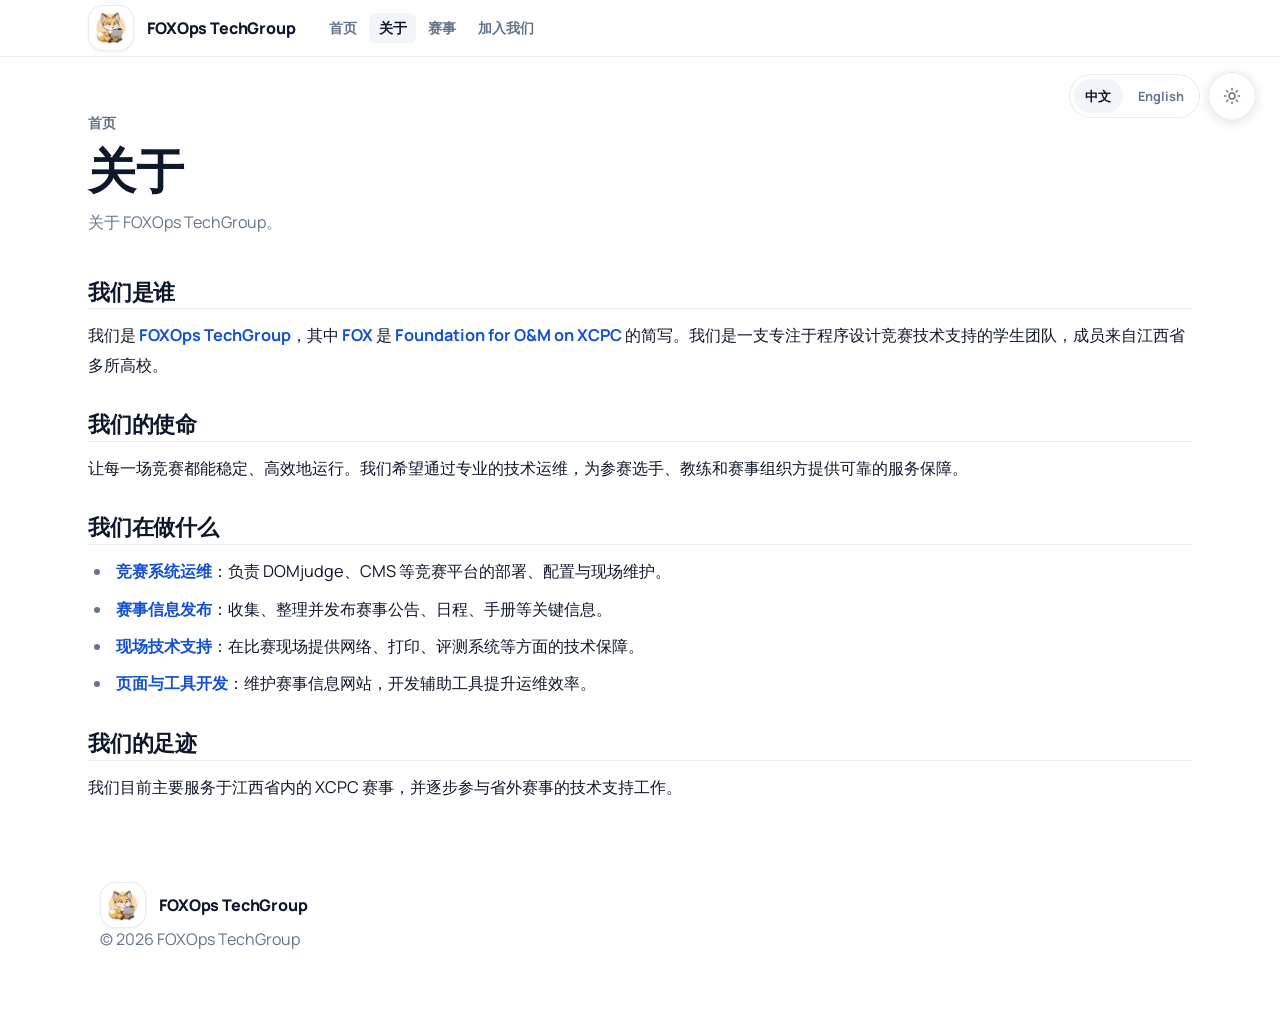
==== about/index.html @ 629e426d "deploy: FOXOps-TechGroup/website@697dd7273a5ef68683cb6f23ec2342d76d8cfb73" ====
<!DOCTYPE html><html lang="zh-CN" data-locale="zh"> <head><meta charset="utf-8"><meta name="viewport" content="width=device-width, initial-scale=1"><meta name="description" content="FOXOps TechGroup 致力于江西省内外 XCPC 竞赛的技术运维，并主要为江西省内赛事提供技术支持。"><meta name="generator" content="Astro v5.18.1"><meta name="theme-color" content="#ffffff"><script>
      (() => {
        const t = localStorage.getItem("theme");
        if (t === "dark") document.documentElement.classList.add("dark");
        const saved = localStorage.getItem("portal-locale");
        const locale = saved === "en" ? "en" : "zh";
        document.documentElement.dataset.locale = locale;
        document.documentElement.lang = locale === "en" ? "en" : "zh-CN";
      })();
    </script><link rel="icon" href="/favicon.ico"><link rel="preconnect" href="https://fonts.googleapis.com"><link rel="preconnect" href="https://fonts.gstatic.com" crossorigin="anonymous"><link href="https://fonts.googleapis.com/css2?family=Manrope:wght@400;500;600;700;800&display=swap" rel="stylesheet"><title>FOXOps TechGroup</title><style>.page-head[data-astro-cid-x4l5tyy5]{display:grid;gap:.65rem;margin-bottom:1rem}.page-back[data-astro-cid-x4l5tyy5]{width:fit-content;color:var(--muted-foreground);font-size:.9rem;font-weight:700}.page-head[data-astro-cid-x4l5tyy5] h1[data-astro-cid-x4l5tyy5]{margin:0;font-size:clamp(2rem,4vw,3rem);line-height:1.12;letter-spacing:-.01em}.page-description[data-astro-cid-x4l5tyy5]{max-width:62ch;color:var(--muted-foreground);line-height:1.75}.page-content[data-astro-cid-x4l5tyy5]{padding:1.75rem 0}.page-content[data-astro-cid-x4l5tyy5] h2{margin:2rem 0 .75rem;font-size:1.35rem;font-weight:700;letter-spacing:-.01em;padding-bottom:.35rem;border-bottom:1px solid var(--border)}.page-content[data-astro-cid-x4l5tyy5] h2:first-child{margin-top:0}.page-content[data-astro-cid-x4l5tyy5] p,.page-content[data-astro-cid-x4l5tyy5] li{color:var(--foreground);line-height:1.8;font-size:1.02rem}.page-content[data-astro-cid-x4l5tyy5] ul{margin:.75rem 0 1.5rem;padding-left:1.5rem;display:grid;gap:.5rem}.page-content[data-astro-cid-x4l5tyy5] li{padding-left:.25rem}.page-content[data-astro-cid-x4l5tyy5] li::marker{color:var(--muted-foreground)}.page-content[data-astro-cid-x4l5tyy5] strong{color:var(--primary-strong)}
</style>
<link rel="stylesheet" href="/_astro/about.DFRX9UJs.css"></head> <body> <a class="skip-link" href="#main">跳到正文</a>  <header class="site-header" data-astro-cid-ctg3m53h> <div class="site-header-inner" data-astro-cid-ctg3m53h> <a class="brand-link" href="/" aria-label="Home" data-astro-cid-ctg3m53h> <div class="logo logo-compact" data-astro-cid-ozqtn4fm> <div class="logo-box" aria-hidden="true" data-astro-cid-ozqtn4fm> <img src="/image/foxnobg.png" alt="" loading="eager" decoding="async" data-astro-cid-ozqtn4fm> </div> <div class="logo-copy" data-astro-cid-ozqtn4fm> <div class="logo-brand" data-astro-cid-ozqtn4fm> <span data-locale-text="zh" data-astro-cid-ozqtn4fm>FOXOps TechGroup</span> <span data-locale-text="en" data-astro-cid-ozqtn4fm>FOXOps TechGroup</span> </div> <div class="logo-caption" data-astro-cid-ozqtn4fm> <span data-locale-text="zh" data-astro-cid-ozqtn4fm>Foundation for O&amp;M on XCPC</span> <span data-locale-text="en" data-astro-cid-ozqtn4fm>Foundation for O&amp;M on XCPC</span> </div> </div> </div>  </a> <nav class="header-nav" aria-label="Main navigation" data-astro-cid-ctg3m53h> <a class="nav-link" href="/" data-astro-cid-ctg3m53h> <span class="dual-text"> <span data-locale-text="zh">首页</span> <span data-locale-text="en">Home</span> </span> </a><a class="nav-link active" href="/about/" data-astro-cid-ctg3m53h> <span class="dual-text"> <span data-locale-text="zh">关于</span> <span data-locale-text="en">About</span> </span> </a><a class="nav-link" href="/competitions/" data-astro-cid-ctg3m53h> <span class="dual-text"> <span data-locale-text="zh">赛事</span> <span data-locale-text="en">Contests</span> </span> </a><a class="nav-link" href="/join-us/" data-astro-cid-ctg3m53h> <span class="dual-text"> <span data-locale-text="zh">加入我们</span> <span data-locale-text="en">Join Us</span> </span> </a> </nav> <div class="header-actions" data-astro-cid-ctg3m53h> <button class="nav-trigger" type="button" aria-expanded="false" aria-controls="site-sidebar-drawer" data-sidebar-open data-astro-cid-ctg3m53h> <span class="dual-text"> <span data-locale-text="zh">菜单</span> <span data-locale-text="en">Menu</span> </span> </button> </div> </div> </header>  <div class="sidebar-backdrop" data-sidebar-backdrop hidden data-astro-cid-ssfzsv2f></div> <aside class="sidebar surface" id="site-sidebar-drawer" data-sidebar-drawer data-astro-cid-ssfzsv2f> <div class="sidebar-inner" data-astro-cid-ssfzsv2f> <div class="sidebar-head" data-astro-cid-ssfzsv2f> <div class="logo" data-astro-cid-ozqtn4fm> <div class="logo-box" aria-hidden="true" data-astro-cid-ozqtn4fm> <img src="/image/foxnobg.png" alt="" loading="eager" decoding="async" data-astro-cid-ozqtn4fm> </div> <div class="logo-copy" data-astro-cid-ozqtn4fm> <div class="logo-brand" data-astro-cid-ozqtn4fm> <span data-locale-text="zh" data-astro-cid-ozqtn4fm>FOXOps TechGroup</span> <span data-locale-text="en" data-astro-cid-ozqtn4fm>FOXOps TechGroup</span> </div> <div class="logo-caption" data-astro-cid-ozqtn4fm> <span data-locale-text="zh" data-astro-cid-ozqtn4fm>Foundation for O&amp;M on XCPC</span> <span data-locale-text="en" data-astro-cid-ozqtn4fm>Foundation for O&amp;M on XCPC</span> </div> </div> </div>  <button class="sidebar-close" type="button" data-sidebar-close data-astro-cid-ssfzsv2f> <span data-locale-text="zh" data-astro-cid-ssfzsv2f>关闭</span> <span data-locale-text="en" data-astro-cid-ssfzsv2f>Close</span> </button> </div> <nav class="sidebar-tree" aria-label="Site pages" data-astro-cid-ssfzsv2f> <section class="tree-group" data-astro-cid-foxyso2o> <p class="tree-group-label" data-astro-cid-foxyso2o> <span class="dual-text"> <span data-locale-text="zh">站点</span> <span data-locale-text="en">Site</span> </span> </p> <ul class="tree-list" data-astro-cid-foxyso2o> <li class="tree-item tree-item-depth-0" data-astro-cid-gdqbwjgm> <a class="tree-link" href="/" data-astro-cid-gdqbwjgm> <span class="dual-text"> <span data-locale-text="zh">首页</span> <span data-locale-text="en">Home</span> </span> </a>  </li> <li class="tree-item tree-item-depth-0 tree-item-active" data-astro-cid-gdqbwjgm> <a class="tree-link" href="/about/" aria-current="page" data-astro-cid-gdqbwjgm> <span class="dual-text"> <span data-locale-text="zh">关于</span> <span data-locale-text="en">About</span> </span> </a>  </li> <li class="tree-item tree-item-depth-0" data-astro-cid-gdqbwjgm> <a class="tree-link" href="/competitions/" data-astro-cid-gdqbwjgm> <span class="dual-text"> <span data-locale-text="zh">赛事列表</span> <span data-locale-text="en">Contest List</span> </span> </a> <ul class="tree-children" data-astro-cid-gdqbwjgm> <li class="tree-item tree-item-depth-1" data-astro-cid-gdqbwjgm> <a class="tree-link" href="/competitions/2026-ccpc-national-invitional-nanchang/" data-astro-cid-gdqbwjgm> <span class="dual-text"> <span data-locale-text="zh">2026年CCPC全国邀请赛（南昌）暨第三届江西省赛</span> <span data-locale-text="en">2026 CCPC National Invitational (Nanchang) &amp; The 3rd Jiangxi Provincial Programming Contest</span> </span> </a> <ul class="tree-children" data-astro-cid-gdqbwjgm> <li class="tree-item tree-item-depth-2" data-astro-cid-gdqbwjgm> <a class="tree-link" href="/competitions/2026-ccpc-national-invitional-nanchang/environment/" data-astro-cid-gdqbwjgm> <span class="dual-text"> <span data-locale-text="zh">竞赛环境</span> <span data-locale-text="en">Environment</span> </span> </a>  </li>  </ul> </li> <li class="tree-item tree-item-depth-1" data-astro-cid-gdqbwjgm> <a class="tree-link" href="/competitions/2026-icpc-national-invitional-nanchang/" data-astro-cid-gdqbwjgm> <span class="dual-text"> <span data-locale-text="zh">2026年ICPC国际大学生程序设计竞赛全国邀请赛（南昌）暨江西省程序设计竞赛</span> <span data-locale-text="en">2026 ICPC International Collegiate Programming Contest National Invitational (Nanchang) &amp; Jiangxi Provincial Programming Contest</span> </span> </a> <ul class="tree-children" data-astro-cid-gdqbwjgm> <li class="tree-item tree-item-depth-2" data-astro-cid-gdqbwjgm> <a class="tree-link" href="/competitions/2026-icpc-national-invitional-nanchang/environment/" data-astro-cid-gdqbwjgm> <span class="dual-text"> <span data-locale-text="zh">竞赛环境</span> <span data-locale-text="en">Environment</span> </span> </a>  </li>  </ul> </li> <li class="tree-item tree-item-depth-1" data-astro-cid-gdqbwjgm> <a class="tree-link" href="/competitions/2025-ccpc-national-invitional-nanchang/" data-astro-cid-gdqbwjgm> <span class="dual-text"> <span data-locale-text="zh">2025 CCPC 全国邀请赛（南昌）暨第二届江西省赛</span> <span data-locale-text="en">2025 CCPC National Invitational (Nanchang) &amp; The 2nd Jiangxi Provincial Contest</span> </span> </a> <ul class="tree-children" data-astro-cid-gdqbwjgm> <li class="tree-item tree-item-depth-2" data-astro-cid-gdqbwjgm> <a class="tree-link" href="/competitions/2025-ccpc-national-invitional-nanchang/environment/" data-astro-cid-gdqbwjgm> <span class="dual-text"> <span data-locale-text="zh">竞赛环境</span> <span data-locale-text="en">Environment</span> </span> </a>  </li> <li class="tree-item tree-item-depth-2" data-astro-cid-gdqbwjgm> <a class="tree-link" href="/competitions/2025-ccpc-national-invitional-nanchang/handbook/" data-astro-cid-gdqbwjgm> <span class="dual-text"> <span data-locale-text="zh">参赛手册</span> <span data-locale-text="en">Contest Handbook</span> </span> </a>  </li>  </ul> </li>  </ul> </li> <li class="tree-item tree-item-depth-0" data-astro-cid-gdqbwjgm> <a class="tree-link" href="/join-us/" data-astro-cid-gdqbwjgm> <span class="dual-text"> <span data-locale-text="zh">加入我们</span> <span data-locale-text="en">Join Us</span> </span> </a>  </li>  </ul> </section>  </nav> </div> </aside> <script>
  (() => {
    const drawer = document.querySelector("[data-sidebar-drawer]");
    const backdrop = document.querySelector("[data-sidebar-backdrop]");
    const openButtons = document.querySelectorAll("[data-sidebar-open]");
    const closeButton = document.querySelector("[data-sidebar-close]");

    if (!drawer || !backdrop || !closeButton) return;

    const setOpen = (open) => {
      drawer.dataset.open = open ? "true" : "false";
      backdrop.hidden = !open;
      openButtons.forEach((b) => b.setAttribute("aria-expanded", open ? "true" : "false"));
      document.body.style.overflow = open ? "hidden" : "";
    };

    setOpen(false);

    openButtons.forEach((btn) => btn.addEventListener("click", () => setOpen(true)));
    closeButton.addEventListener("click", () => setOpen(false));
    backdrop.addEventListener("click", () => setOpen(false));

    drawer.querySelectorAll("a").forEach((link) => {
      link.addEventListener("click", () => setOpen(false));
    });

    window.addEventListener("keydown", (event) => {
      if (event.key === "Escape") setOpen(false);
    });
  })();
</script>  <div class="portal-wrapper" data-astro-cid-lul3bfgs> <main class="portal-content" id="main" data-astro-cid-lul3bfgs> <div class="portal-content-inner" data-astro-cid-lul3bfgs>  <section class="section page-shell" data-astro-cid-x4l5tyy5> <div class="page-head" data-astro-cid-x4l5tyy5> <a class="page-back" href="/" data-astro-cid-x4l5tyy5> <span class="dual-text"> <span data-locale-text="zh">首页</span> <span data-locale-text="en">Home</span> </span> </a> <h1 data-astro-cid-x4l5tyy5><span class="dual-text"> <span data-locale-text="zh">关于</span> <span data-locale-text="en">About</span> </span></h1> <p class="page-description" data-astro-cid-x4l5tyy5><span class="dual-text"> <span data-locale-text="zh">关于 FOXOps TechGroup。</span> <span data-locale-text="en">About FOXOps TechGroup.</span> </span></p> </div> <article class="page-content" data-astro-cid-x4l5tyy5>  <div data-locale-text="zh"> <h2 id="我们是谁">我们是谁</h2>
<p>我们是 <strong>FOXOps TechGroup</strong>，其中 <strong>FOX</strong> 是 <strong>Foundation for O&#x26;M on XCPC</strong> 的简写。我们是一支专注于程序设计竞赛技术支持的学生团队，成员来自江西省多所高校。</p>
<h2 id="我们的使命">我们的使命</h2>
<p>让每一场竞赛都能稳定、高效地运行。我们希望通过专业的技术运维，为参赛选手、教练和赛事组织方提供可靠的服务保障。</p>
<h2 id="我们在做什么">我们在做什么</h2>
<ul>
<li><strong>竞赛系统运维</strong>：负责 DOMjudge、CMS 等竞赛平台的部署、配置与现场维护。</li>
<li><strong>赛事信息发布</strong>：收集、整理并发布赛事公告、日程、手册等关键信息。</li>
<li><strong>现场技术支持</strong>：在比赛现场提供网络、打印、评测系统等方面的技术保障。</li>
<li><strong>页面与工具开发</strong>：维护赛事信息网站，开发辅助工具提升运维效率。</li>
</ul>
<h2 id="我们的足迹">我们的足迹</h2>
<p>我们目前主要服务于江西省内的 XCPC 赛事，并逐步参与省外赛事的技术支持工作。</p> </div> <div data-locale-text="en"> <h2 id="who-we-are">Who we are</h2>
<p>We are <strong>FOXOps TechGroup</strong>, and <strong>FOX</strong> stands for <strong>Foundation for O&#x26;M on XCPC</strong>. We are a student team focused on technical support for competitive programming contests, with members from multiple universities in Jiangxi Province.</p>
<h2 id="our-mission">Our mission</h2>
<p>We aim to make every contest run stably and efficiently. Through professional technical operations, we provide reliable services for contestants, coaches, and contest organizers.</p>
<h2 id="what-we-do">What we do</h2>
<ul>
<li><strong>Contest system operations</strong>: Deploy, configure, and maintain contest platforms such as DOMjudge and CMS on site.</li>
<li><strong>Contest information publishing</strong>: Collect, organize, and publish key contest updates, schedules, and handbooks.</li>
<li><strong>Onsite technical support</strong>: Provide network, printing, and judging system support during live contests.</li>
<li><strong>Web &#x26; tooling development</strong>: Maintain the contest information website and build internal tools to improve operational efficiency.</li>
</ul>
<h2 id="our-footprint">Our footprint</h2>
<p>We currently serve XCPC contests primarily in Jiangxi Province and are gradually expanding our technical support to contests outside the province.</p> </div>  </article> </section>   </div> </main> <footer class="site-footer" data-astro-cid-7jm4tvwz> <div class="container footer-inner">  <div class="logo logo-compact" data-astro-cid-ozqtn4fm> <div class="logo-box" aria-hidden="true" data-astro-cid-ozqtn4fm> <img src="/image/foxnobg.png" alt="" loading="eager" decoding="async" data-astro-cid-ozqtn4fm> </div> <div class="logo-copy" data-astro-cid-ozqtn4fm> <div class="logo-brand" data-astro-cid-ozqtn4fm> <span data-locale-text="zh" data-astro-cid-ozqtn4fm>FOXOps TechGroup</span> <span data-locale-text="en" data-astro-cid-ozqtn4fm>FOXOps TechGroup</span> </div> <div class="logo-caption" data-astro-cid-ozqtn4fm> <span data-locale-text="zh" data-astro-cid-ozqtn4fm>Foundation for O&amp;M on XCPC</span> <span data-locale-text="en" data-astro-cid-ozqtn4fm>Foundation for O&amp;M on XCPC</span> </div> </div> </div>  <p class="muted" data-astro-cid-7jm4tvwz> <span class="dual-text"> <span data-locale-text="zh">© 2026 FOXOps TechGroup</span> <span data-locale-text="en">© 2026 FOXOps TechGroup</span> </span> </p>  </div> </footer>  </div> <div class="fab-bar" data-astro-cid-lul3bfgs> <div class="fab-locale" data-astro-cid-lul3bfgs> <div class="locale-toggle" role="group" aria-label="语言切换"> <button type="button" data-locale="zh">中文</button> <button type="button" data-locale="en">English</button> </div> <script>
  const root = document.documentElement;

  document.querySelectorAll(".locale-toggle button").forEach((button) => {
    button.addEventListener("click", () => {
      const locale = button.getAttribute("data-locale");
      if (!locale) return;
      root.dataset.locale = locale;
      root.lang = locale === "en" ? "en" : "zh-CN";
      localStorage.setItem("portal-locale", locale);
    });
  });
</script> </div> <button class="theme-toggle" type="button" aria-label="Toggle theme" data-theme-toggle data-astro-cid-x3pjskd3> <svg class="sun-icon" xmlns="http://www.w3.org/2000/svg" width="18" height="18" viewBox="0 0 24 24" fill="none" stroke="currentColor" stroke-width="2" stroke-linecap="round" stroke-linejoin="round" data-astro-cid-x3pjskd3> <circle cx="12" cy="12" r="4" data-astro-cid-x3pjskd3></circle> <path d="M12 2v2" data-astro-cid-x3pjskd3></path><path d="M12 20v2" data-astro-cid-x3pjskd3></path> <path d="m4.93 4.93 1.41 1.41" data-astro-cid-x3pjskd3></path> <path d="m17.66 17.66 1.41 1.41" data-astro-cid-x3pjskd3></path> <path d="M2 12h2" data-astro-cid-x3pjskd3></path><path d="M20 12h2" data-astro-cid-x3pjskd3></path> <path d="m6.34 17.66-1.41 1.41" data-astro-cid-x3pjskd3></path> <path d="m19.07 4.93-1.41 1.41" data-astro-cid-x3pjskd3></path> </svg> <svg class="moon-icon" xmlns="http://www.w3.org/2000/svg" width="18" height="18" viewBox="0 0 24 24" fill="none" stroke="currentColor" stroke-width="2" stroke-linecap="round" stroke-linejoin="round" data-astro-cid-x3pjskd3> <path d="M21 12.79A9 9 0 1 1 11.21 3 7 7 0 0 0 21 12.79z" data-astro-cid-x3pjskd3></path> </svg> </button> <script>
  (() => {
    const btn = document.querySelector("[data-theme-toggle]");
    if (!btn) return;
    const html = document.documentElement;
    btn.addEventListener("click", () => {
      html.classList.toggle("dark");
      localStorage.setItem("theme", html.classList.contains("dark") ? "dark" : "light");
    });
  })();
</script>  </div>  </body></html>
---- _astro/about.DFRX9UJs.css ----
:root{color-scheme:light;--background: #ffffff;--background-alt: #f8fafc;--foreground: #0f172a;--muted-foreground: #64748b;--card: #ffffff;--card-foreground: #0f172a;--border: rgba(15, 23, 42, .08);--input: rgba(15, 23, 42, .1);--primary: hsl(221, 83%, 53%);--primary-foreground: #ffffff;--primary-strong: hsl(221, 83%, 45%);--secondary: #f1f5f9;--secondary-foreground: #0f172a;--accent: hsl(262, 83%, 58%);--accent-foreground: #ffffff;--ring: hsl(221, 83%, 53%, .3);--shadow: 0 1px 3px rgba(0, 0, 0, .06);--radius: .75rem}.dark{color-scheme:dark;--background: #0a0a0a;--background-alt: #0f0f0f;--foreground: #fafafa;--muted-foreground: #a1a1aa;--card: #171717;--card-foreground: #fafafa;--border: rgba(255, 255, 255, .08);--input: rgba(255, 255, 255, .1);--primary: hsl(217, 91%, 65%);--primary-foreground: #0a0a0a;--primary-strong: hsl(217, 91%, 75%);--secondary: #1e1e2e;--secondary-foreground: #fafafa;--accent: hsl(270, 80%, 65%);--accent-foreground: #0a0a0a;--ring: hsl(217, 91%, 65%, .3);--shadow: 0 1px 3px rgba(0, 0, 0, .4)}*{box-sizing:border-box}html{scroll-behavior:smooth}body{margin:0;min-height:100vh;color:var(--foreground);background:var(--background);font-family:Manrope,sans-serif;text-rendering:optimizeLegibility;-webkit-font-smoothing:antialiased}h1,h2,h3,h4{font-family:Manrope,sans-serif;line-height:1.08;letter-spacing:-.01em}html[data-locale=zh] h1,html[data-locale=zh] h2,html[data-locale=zh] h3,html[data-locale=zh] h4{letter-spacing:.012em}p{margin:0}img,svg{display:block;max-width:100%}a{color:inherit;text-decoration:none}html[data-locale=zh] [data-locale-text=en],html[data-locale=en] [data-locale-text=zh]{display:none!important}.skip-link{position:absolute;left:1rem;top:-4rem;z-index:1000;padding:.85rem 1rem;border-radius:999px;background:var(--foreground);color:#fff}.skip-link:focus{top:1rem}.page{position:relative;z-index:1}.section{padding:1.5rem 0}.section:last-of-type{padding-bottom:2rem}.sr-only{position:absolute;width:1px;height:1px;padding:0;margin:-1px;overflow:hidden;clip:rect(0,0,0,0);white-space:nowrap;border:0}.container{width:min(1120px,calc(100% - 1.5rem));margin:0 auto}@media(max-width:640px){.container{width:min(1120px,calc(100% - 1rem))}}.eyebrow{display:inline-flex;align-items:center;gap:.5rem;margin:0 0 .9rem;padding:.32rem .68rem;border-radius:999px;border:1px solid var(--border);background:var(--card);color:var(--muted-foreground);font-size:.78rem;font-weight:700;letter-spacing:.04em;text-transform:uppercase}.eyebrow:before{content:"";width:.45rem;height:.45rem;border-radius:999px;background:var(--primary)}.surface{border:1px solid var(--border);border-radius:var(--radius);background:var(--card);box-shadow:none}.muted{color:var(--muted-foreground)}.grid{display:flex;display:grid;gap:14px}.text-balance{text-wrap:balance}.locale-toggle{display:inline-flex;gap:.25rem;padding:.25rem;border:1px solid var(--border);border-radius:999px;background:var(--background)}.locale-toggle button{border:0;border-radius:999px;padding:.45rem .7rem;background:transparent;color:var(--muted-foreground);font-weight:700;cursor:pointer;font-family:inherit;font-size:.8rem}html[data-locale=zh] .locale-toggle button[data-locale=zh],html[data-locale=en] .locale-toggle button[data-locale=en]{background:var(--secondary);color:var(--foreground)}@media(prefers-reduced-motion:reduce){html{scroll-behavior:auto}*,*:before,*:after{animation-duration:.01ms!important;animation-iteration-count:1!important;transition-duration:.01ms!important;scroll-behavior:auto!important}}.logo[data-astro-cid-ozqtn4fm]{display:inline-flex;align-items:center;gap:.8rem}.logo-compact[data-astro-cid-ozqtn4fm] .logo-caption[data-astro-cid-ozqtn4fm]{display:none}.logo-box[data-astro-cid-ozqtn4fm]{display:grid;place-items:center;width:2.9rem;height:2.9rem;border-radius:.95rem;border:1px solid var(--border);background:#fff;box-shadow:var(--shadow);overflow:hidden;padding:.28rem}.logo-box[data-astro-cid-ozqtn4fm] img[data-astro-cid-ozqtn4fm]{width:100%;height:100%;object-fit:contain}.logo-copy[data-astro-cid-ozqtn4fm]{display:grid;gap:.18rem}.logo-brand[data-astro-cid-ozqtn4fm]{font-weight:800;letter-spacing:-.01em}.logo-caption[data-astro-cid-ozqtn4fm]{color:var(--muted-foreground);font-size:.86rem}.site-footer[data-astro-cid-7jm4tvwz]{padding:1.25rem 0 2.5rem}.footer-inner[data-astro-cid-7jm4tvwz]{display:flex;align-items:center;justify-content:space-between;gap:1rem;padding-top:1rem;border-top:1px solid rgba(15,23,42,.08)}@media(max-width:760px){.footer-inner[data-astro-cid-7jm4tvwz]{flex-direction:column;align-items:flex-start}}.tree-item[data-astro-cid-gdqbwjgm]{list-style:none}.tree-link[data-astro-cid-gdqbwjgm]{display:flex;align-items:center;min-height:2.4rem;padding:.45rem .75rem;border-radius:.85rem;color:var(--foreground);font-weight:600}.tree-item-active[data-astro-cid-gdqbwjgm]>.tree-link[data-astro-cid-gdqbwjgm]{background:var(--secondary)}.tree-children[data-astro-cid-gdqbwjgm]{margin:.15rem 0 0 .65rem;padding:0;border-left:1px solid var(--border)}.tree-item-depth-1[data-astro-cid-gdqbwjgm]>.tree-link[data-astro-cid-gdqbwjgm]{padding-left:.85rem;font-size:.95rem;color:var(--muted-foreground)}.tree-item-depth-2[data-astro-cid-gdqbwjgm]>.tree-link[data-astro-cid-gdqbwjgm]{padding-left:.85rem;font-size:.9rem;color:var(--muted-foreground)}.tree-group[data-astro-cid-foxyso2o]{display:grid;gap:.35rem}.tree-group-label[data-astro-cid-foxyso2o]{margin:0;color:var(--muted-foreground);font-size:.78rem;font-weight:800;letter-spacing:.04em;text-transform:uppercase}.tree-list[data-astro-cid-foxyso2o]{margin:0;padding:0;display:grid;gap:.15rem}.sidebar-close[data-astro-cid-ssfzsv2f]{display:inline-flex;align-items:center;border:1px solid var(--border);border-radius:999px;padding:.55rem .85rem;background:var(--background);color:var(--foreground);font-weight:700;font-family:inherit;font-size:.88rem;cursor:pointer}.sidebar-close[data-astro-cid-ssfzsv2f]:hover{background:var(--secondary)}.sidebar-backdrop[data-astro-cid-ssfzsv2f]{position:fixed;inset:0;background:#0f172a52;z-index:59}.sidebar[data-astro-cid-ssfzsv2f]{position:fixed;inset:0 auto 0 0;z-index:60;width:min(22rem,calc(100vw - 2rem));height:100vh;height:100dvh;margin:0;padding:1rem;border-left:0;transform:translate(-100%);transition:transform .18s ease;overflow-y:auto}.sidebar[data-astro-cid-ssfzsv2f][data-open=true]{transform:translate(0)}.sidebar-inner[data-astro-cid-ssfzsv2f]{display:grid;gap:1rem;width:100%}.sidebar-head[data-astro-cid-ssfzsv2f]{display:flex;align-items:center;justify-content:space-between;gap:1rem}.sidebar-tree[data-astro-cid-ssfzsv2f]{display:grid;gap:1rem}.site-header[data-astro-cid-ctg3m53h]{position:sticky;top:0;z-index:50;width:100%;border-bottom:1px solid var(--border);background:color-mix(in srgb,var(--background) 95%,transparent);backdrop-filter:blur(8px);-webkit-backdrop-filter:blur(8px)}.site-header-inner[data-astro-cid-ctg3m53h]{display:flex;align-items:center;gap:1.5rem;max-width:72rem;margin:0 auto;padding:0 1.5rem;height:3.5rem}.brand-link[data-astro-cid-ctg3m53h]{flex:none}.header-nav[data-astro-cid-ctg3m53h]{display:flex;align-items:center;gap:.15rem;flex:1}.nav-link[data-astro-cid-ctg3m53h]{padding:.35rem .6rem;border-radius:.4rem;color:var(--muted-foreground);font-size:.85rem;font-weight:600;text-decoration:none;transition:color .15s,background .15s;white-space:nowrap}.nav-link[data-astro-cid-ctg3m53h]:hover,.nav-link[data-astro-cid-ctg3m53h].active{color:var(--foreground);background:var(--secondary)}.header-actions[data-astro-cid-ctg3m53h]{display:flex;align-items:center;gap:.5rem;flex:none}.nav-trigger[data-astro-cid-ctg3m53h]{display:none;align-items:center;border:1px solid var(--border);border-radius:999px;padding:.45rem .75rem;background:var(--background);color:var(--foreground);font-weight:700;font-size:.85rem;font-family:inherit;cursor:pointer}.nav-trigger[data-astro-cid-ctg3m53h]:hover{background:var(--secondary)}@media(max-width:640px){.header-nav[data-astro-cid-ctg3m53h]{display:none}.nav-trigger[data-astro-cid-ctg3m53h]{display:inline-flex}}.theme-toggle[data-astro-cid-x3pjskd3]{display:inline-flex;align-items:center;justify-content:center;width:2.5rem;height:2.5rem;border-radius:.5rem;border:1px solid var(--border);background:var(--background);color:var(--muted-foreground);cursor:pointer;transition:color .15s,background .15s}.theme-toggle[data-astro-cid-x3pjskd3]:hover{color:var(--foreground);background:var(--secondary)}.dark[data-astro-cid-x3pjskd3] .sun-icon[data-astro-cid-x3pjskd3],.moon-icon[data-astro-cid-x3pjskd3]{display:none}.dark[data-astro-cid-x3pjskd3] .moon-icon[data-astro-cid-x3pjskd3],.sun-icon[data-astro-cid-x3pjskd3]{display:block}.portal-wrapper[data-astro-cid-lul3bfgs]{width:100%;max-width:72rem;margin:2rem auto;padding:0 1.5rem}.portal-content-inner[data-astro-cid-lul3bfgs]{display:flex;flex-direction:column;gap:1.5rem}.fab-bar[data-astro-cid-lul3bfgs]{position:fixed;top:4.5rem;right:1.5rem;z-index:40;display:flex;align-items:center;gap:.5rem}.fab-bar[data-astro-cid-lul3bfgs] .theme-toggle{width:3rem;height:3rem;border-radius:50%;box-shadow:0 2px 12px #0000001f}@media(max-width:640px){.fab-bar[data-astro-cid-lul3bfgs]{top:3.75rem;right:.75rem}}@media(max-width:640px){.portal-wrapper[data-astro-cid-lul3bfgs]{margin:1.25rem auto;padding:0 1rem}}
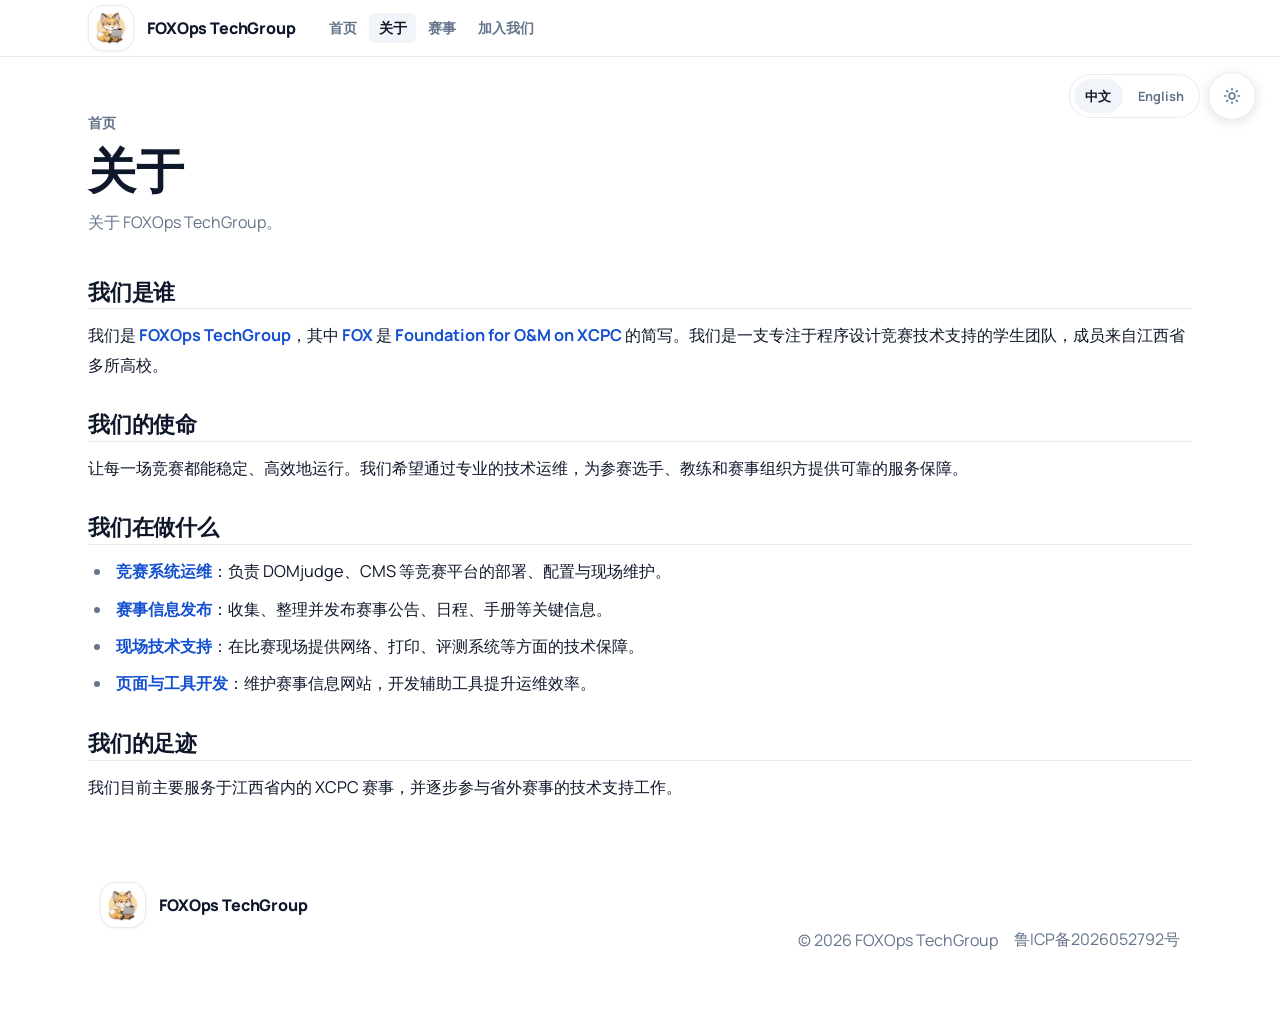
==== commit f192fe3b: "deploy: FOXOps-TechGroup/website@4b8957a4797cad9f3135d1f9743e45a64230853e" ====
--- a/about/index.html
+++ b/about/index.html
@@ -9,7 +9,7 @@
       })();
     </script><link rel="icon" href="/favicon.ico"><link rel="preconnect" href="https://fonts.googleapis.com"><link rel="preconnect" href="https://fonts.gstatic.com" crossorigin="anonymous"><link href="https://fonts.googleapis.com/css2?family=Manrope:wght@400;500;600;700;800&display=swap" rel="stylesheet"><title>FOXOps TechGroup</title><style>.page-head[data-astro-cid-x4l5tyy5]{display:grid;gap:.65rem;margin-bottom:1rem}.page-back[data-astro-cid-x4l5tyy5]{width:fit-content;color:var(--muted-foreground);font-size:.9rem;font-weight:700}.page-head[data-astro-cid-x4l5tyy5] h1[data-astro-cid-x4l5tyy5]{margin:0;font-size:clamp(2rem,4vw,3rem);line-height:1.12;letter-spacing:-.01em}.page-description[data-astro-cid-x4l5tyy5]{max-width:62ch;color:var(--muted-foreground);line-height:1.75}.page-content[data-astro-cid-x4l5tyy5]{padding:1.75rem 0}.page-content[data-astro-cid-x4l5tyy5] h2{margin:2rem 0 .75rem;font-size:1.35rem;font-weight:700;letter-spacing:-.01em;padding-bottom:.35rem;border-bottom:1px solid var(--border)}.page-content[data-astro-cid-x4l5tyy5] h2:first-child{margin-top:0}.page-content[data-astro-cid-x4l5tyy5] p,.page-content[data-astro-cid-x4l5tyy5] li{color:var(--foreground);line-height:1.8;font-size:1.02rem}.page-content[data-astro-cid-x4l5tyy5] ul{margin:.75rem 0 1.5rem;padding-left:1.5rem;display:grid;gap:.5rem}.page-content[data-astro-cid-x4l5tyy5] li{padding-left:.25rem}.page-content[data-astro-cid-x4l5tyy5] li::marker{color:var(--muted-foreground)}.page-content[data-astro-cid-x4l5tyy5] strong{color:var(--primary-strong)}
 </style>
-<link rel="stylesheet" href="/_astro/about.DFRX9UJs.css"></head> <body> <a class="skip-link" href="#main">跳到正文</a>  <header class="site-header" data-astro-cid-ctg3m53h> <div class="site-header-inner" data-astro-cid-ctg3m53h> <a class="brand-link" href="/" aria-label="Home" data-astro-cid-ctg3m53h> <div class="logo logo-compact" data-astro-cid-ozqtn4fm> <div class="logo-box" aria-hidden="true" data-astro-cid-ozqtn4fm> <img src="/image/foxnobg.png" alt="" loading="eager" decoding="async" data-astro-cid-ozqtn4fm> </div> <div class="logo-copy" data-astro-cid-ozqtn4fm> <div class="logo-brand" data-astro-cid-ozqtn4fm> <span data-locale-text="zh" data-astro-cid-ozqtn4fm>FOXOps TechGroup</span> <span data-locale-text="en" data-astro-cid-ozqtn4fm>FOXOps TechGroup</span> </div> <div class="logo-caption" data-astro-cid-ozqtn4fm> <span data-locale-text="zh" data-astro-cid-ozqtn4fm>Foundation for O&amp;M on XCPC</span> <span data-locale-text="en" data-astro-cid-ozqtn4fm>Foundation for O&amp;M on XCPC</span> </div> </div> </div>  </a> <nav class="header-nav" aria-label="Main navigation" data-astro-cid-ctg3m53h> <a class="nav-link" href="/" data-astro-cid-ctg3m53h> <span class="dual-text"> <span data-locale-text="zh">首页</span> <span data-locale-text="en">Home</span> </span> </a><a class="nav-link active" href="/about/" data-astro-cid-ctg3m53h> <span class="dual-text"> <span data-locale-text="zh">关于</span> <span data-locale-text="en">About</span> </span> </a><a class="nav-link" href="/competitions/" data-astro-cid-ctg3m53h> <span class="dual-text"> <span data-locale-text="zh">赛事</span> <span data-locale-text="en">Contests</span> </span> </a><a class="nav-link" href="/join-us/" data-astro-cid-ctg3m53h> <span class="dual-text"> <span data-locale-text="zh">加入我们</span> <span data-locale-text="en">Join Us</span> </span> </a> </nav> <div class="header-actions" data-astro-cid-ctg3m53h> <button class="nav-trigger" type="button" aria-expanded="false" aria-controls="site-sidebar-drawer" data-sidebar-open data-astro-cid-ctg3m53h> <span class="dual-text"> <span data-locale-text="zh">菜单</span> <span data-locale-text="en">Menu</span> </span> </button> </div> </div> </header>  <div class="sidebar-backdrop" data-sidebar-backdrop hidden data-astro-cid-ssfzsv2f></div> <aside class="sidebar surface" id="site-sidebar-drawer" data-sidebar-drawer data-astro-cid-ssfzsv2f> <div class="sidebar-inner" data-astro-cid-ssfzsv2f> <div class="sidebar-head" data-astro-cid-ssfzsv2f> <div class="logo" data-astro-cid-ozqtn4fm> <div class="logo-box" aria-hidden="true" data-astro-cid-ozqtn4fm> <img src="/image/foxnobg.png" alt="" loading="eager" decoding="async" data-astro-cid-ozqtn4fm> </div> <div class="logo-copy" data-astro-cid-ozqtn4fm> <div class="logo-brand" data-astro-cid-ozqtn4fm> <span data-locale-text="zh" data-astro-cid-ozqtn4fm>FOXOps TechGroup</span> <span data-locale-text="en" data-astro-cid-ozqtn4fm>FOXOps TechGroup</span> </div> <div class="logo-caption" data-astro-cid-ozqtn4fm> <span data-locale-text="zh" data-astro-cid-ozqtn4fm>Foundation for O&amp;M on XCPC</span> <span data-locale-text="en" data-astro-cid-ozqtn4fm>Foundation for O&amp;M on XCPC</span> </div> </div> </div>  <button class="sidebar-close" type="button" data-sidebar-close data-astro-cid-ssfzsv2f> <span data-locale-text="zh" data-astro-cid-ssfzsv2f>关闭</span> <span data-locale-text="en" data-astro-cid-ssfzsv2f>Close</span> </button> </div> <nav class="sidebar-tree" aria-label="Site pages" data-astro-cid-ssfzsv2f> <section class="tree-group" data-astro-cid-foxyso2o> <p class="tree-group-label" data-astro-cid-foxyso2o> <span class="dual-text"> <span data-locale-text="zh">站点</span> <span data-locale-text="en">Site</span> </span> </p> <ul class="tree-list" data-astro-cid-foxyso2o> <li class="tree-item tree-item-depth-0" data-astro-cid-gdqbwjgm> <a class="tree-link" href="/" data-astro-cid-gdqbwjgm> <span class="dual-text"> <span data-locale-text="zh">首页</span> <span data-locale-text="en">Home</span> </span> </a>  </li> <li class="tree-item tree-item-depth-0 tree-item-active" data-astro-cid-gdqbwjgm> <a class="tree-link" href="/about/" aria-current="page" data-astro-cid-gdqbwjgm> <span class="dual-text"> <span data-locale-text="zh">关于</span> <span data-locale-text="en">About</span> </span> </a>  </li> <li class="tree-item tree-item-depth-0" data-astro-cid-gdqbwjgm> <a class="tree-link" href="/competitions/" data-astro-cid-gdqbwjgm> <span class="dual-text"> <span data-locale-text="zh">赛事列表</span> <span data-locale-text="en">Contest List</span> </span> </a> <ul class="tree-children" data-astro-cid-gdqbwjgm> <li class="tree-item tree-item-depth-1" data-astro-cid-gdqbwjgm> <a class="tree-link" href="/competitions/2026-ccpc-national-invitional-nanchang/" data-astro-cid-gdqbwjgm> <span class="dual-text"> <span data-locale-text="zh">2026年CCPC全国邀请赛（南昌）暨第三届江西省赛</span> <span data-locale-text="en">2026 CCPC National Invitational (Nanchang) &amp; The 3rd Jiangxi Provincial Programming Contest</span> </span> </a> <ul class="tree-children" data-astro-cid-gdqbwjgm> <li class="tree-item tree-item-depth-2" data-astro-cid-gdqbwjgm> <a class="tree-link" href="/competitions/2026-ccpc-national-invitional-nanchang/environment/" data-astro-cid-gdqbwjgm> <span class="dual-text"> <span data-locale-text="zh">竞赛环境</span> <span data-locale-text="en">Environment</span> </span> </a>  </li>  </ul> </li> <li class="tree-item tree-item-depth-1" data-astro-cid-gdqbwjgm> <a class="tree-link" href="/competitions/2026-icpc-national-invitional-nanchang/" data-astro-cid-gdqbwjgm> <span class="dual-text"> <span data-locale-text="zh">2026年ICPC国际大学生程序设计竞赛全国邀请赛（南昌）暨江西省程序设计竞赛</span> <span data-locale-text="en">2026 ICPC International Collegiate Programming Contest National Invitational (Nanchang) &amp; Jiangxi Provincial Programming Contest</span> </span> </a> <ul class="tree-children" data-astro-cid-gdqbwjgm> <li class="tree-item tree-item-depth-2" data-astro-cid-gdqbwjgm> <a class="tree-link" href="/competitions/2026-icpc-national-invitional-nanchang/environment/" data-astro-cid-gdqbwjgm> <span class="dual-text"> <span data-locale-text="zh">竞赛环境</span> <span data-locale-text="en">Environment</span> </span> </a>  </li>  </ul> </li> <li class="tree-item tree-item-depth-1" data-astro-cid-gdqbwjgm> <a class="tree-link" href="/competitions/2025-ccpc-national-invitional-nanchang/" data-astro-cid-gdqbwjgm> <span class="dual-text"> <span data-locale-text="zh">2025 CCPC 全国邀请赛（南昌）暨第二届江西省赛</span> <span data-locale-text="en">2025 CCPC National Invitational (Nanchang) &amp; The 2nd Jiangxi Provincial Contest</span> </span> </a> <ul class="tree-children" data-astro-cid-gdqbwjgm> <li class="tree-item tree-item-depth-2" data-astro-cid-gdqbwjgm> <a class="tree-link" href="/competitions/2025-ccpc-national-invitional-nanchang/environment/" data-astro-cid-gdqbwjgm> <span class="dual-text"> <span data-locale-text="zh">竞赛环境</span> <span data-locale-text="en">Environment</span> </span> </a>  </li> <li class="tree-item tree-item-depth-2" data-astro-cid-gdqbwjgm> <a class="tree-link" href="/competitions/2025-ccpc-national-invitional-nanchang/handbook/" data-astro-cid-gdqbwjgm> <span class="dual-text"> <span data-locale-text="zh">参赛手册</span> <span data-locale-text="en">Contest Handbook</span> </span> </a>  </li>  </ul> </li>  </ul> </li> <li class="tree-item tree-item-depth-0" data-astro-cid-gdqbwjgm> <a class="tree-link" href="/join-us/" data-astro-cid-gdqbwjgm> <span class="dual-text"> <span data-locale-text="zh">加入我们</span> <span data-locale-text="en">Join Us</span> </span> </a>  </li>  </ul> </section>  </nav> </div> </aside> <script>
+<link rel="stylesheet" href="/_astro/about.ckXjKee7.css"></head> <body> <a class="skip-link" href="#main">跳到正文</a>  <header class="site-header" data-astro-cid-ctg3m53h> <div class="site-header-inner" data-astro-cid-ctg3m53h> <a class="brand-link" href="/" aria-label="Home" data-astro-cid-ctg3m53h> <div class="logo logo-compact" data-astro-cid-ozqtn4fm> <div class="logo-box" aria-hidden="true" data-astro-cid-ozqtn4fm> <img src="/image/foxnobg.png" alt="" loading="eager" decoding="async" data-astro-cid-ozqtn4fm> </div> <div class="logo-copy" data-astro-cid-ozqtn4fm> <div class="logo-brand" data-astro-cid-ozqtn4fm> <span data-locale-text="zh" data-astro-cid-ozqtn4fm>FOXOps TechGroup</span> <span data-locale-text="en" data-astro-cid-ozqtn4fm>FOXOps TechGroup</span> </div> <div class="logo-caption" data-astro-cid-ozqtn4fm> <span data-locale-text="zh" data-astro-cid-ozqtn4fm>Foundation for O&amp;M on XCPC</span> <span data-locale-text="en" data-astro-cid-ozqtn4fm>Foundation for O&amp;M on XCPC</span> </div> </div> </div>  </a> <nav class="header-nav" aria-label="Main navigation" data-astro-cid-ctg3m53h> <a class="nav-link" href="/" data-astro-cid-ctg3m53h> <span class="dual-text"> <span data-locale-text="zh">首页</span> <span data-locale-text="en">Home</span> </span> </a><a class="nav-link active" href="/about/" data-astro-cid-ctg3m53h> <span class="dual-text"> <span data-locale-text="zh">关于</span> <span data-locale-text="en">About</span> </span> </a><a class="nav-link" href="/competitions/" data-astro-cid-ctg3m53h> <span class="dual-text"> <span data-locale-text="zh">赛事</span> <span data-locale-text="en">Contests</span> </span> </a><a class="nav-link" href="/join-us/" data-astro-cid-ctg3m53h> <span class="dual-text"> <span data-locale-text="zh">加入我们</span> <span data-locale-text="en">Join Us</span> </span> </a> </nav> <div class="header-actions" data-astro-cid-ctg3m53h> <button class="nav-trigger" type="button" aria-expanded="false" aria-controls="site-sidebar-drawer" data-sidebar-open data-astro-cid-ctg3m53h> <span class="dual-text"> <span data-locale-text="zh">菜单</span> <span data-locale-text="en">Menu</span> </span> </button> </div> </div> </header>  <div class="sidebar-backdrop" data-sidebar-backdrop hidden data-astro-cid-ssfzsv2f></div> <aside class="sidebar surface" id="site-sidebar-drawer" data-sidebar-drawer data-astro-cid-ssfzsv2f> <div class="sidebar-inner" data-astro-cid-ssfzsv2f> <div class="sidebar-head" data-astro-cid-ssfzsv2f> <div class="logo" data-astro-cid-ozqtn4fm> <div class="logo-box" aria-hidden="true" data-astro-cid-ozqtn4fm> <img src="/image/foxnobg.png" alt="" loading="eager" decoding="async" data-astro-cid-ozqtn4fm> </div> <div class="logo-copy" data-astro-cid-ozqtn4fm> <div class="logo-brand" data-astro-cid-ozqtn4fm> <span data-locale-text="zh" data-astro-cid-ozqtn4fm>FOXOps TechGroup</span> <span data-locale-text="en" data-astro-cid-ozqtn4fm>FOXOps TechGroup</span> </div> <div class="logo-caption" data-astro-cid-ozqtn4fm> <span data-locale-text="zh" data-astro-cid-ozqtn4fm>Foundation for O&amp;M on XCPC</span> <span data-locale-text="en" data-astro-cid-ozqtn4fm>Foundation for O&amp;M on XCPC</span> </div> </div> </div>  <button class="sidebar-close" type="button" data-sidebar-close data-astro-cid-ssfzsv2f> <span data-locale-text="zh" data-astro-cid-ssfzsv2f>关闭</span> <span data-locale-text="en" data-astro-cid-ssfzsv2f>Close</span> </button> </div> <nav class="sidebar-tree" aria-label="Site pages" data-astro-cid-ssfzsv2f> <section class="tree-group" data-astro-cid-foxyso2o> <p class="tree-group-label" data-astro-cid-foxyso2o> <span class="dual-text"> <span data-locale-text="zh">站点</span> <span data-locale-text="en">Site</span> </span> </p> <ul class="tree-list" data-astro-cid-foxyso2o> <li class="tree-item tree-item-depth-0" data-astro-cid-gdqbwjgm> <a class="tree-link" href="/" data-astro-cid-gdqbwjgm> <span class="dual-text"> <span data-locale-text="zh">首页</span> <span data-locale-text="en">Home</span> </span> </a>  </li> <li class="tree-item tree-item-depth-0 tree-item-active" data-astro-cid-gdqbwjgm> <a class="tree-link" href="/about/" aria-current="page" data-astro-cid-gdqbwjgm> <span class="dual-text"> <span data-locale-text="zh">关于</span> <span data-locale-text="en">About</span> </span> </a>  </li> <li class="tree-item tree-item-depth-0" data-astro-cid-gdqbwjgm> <a class="tree-link" href="/competitions/" data-astro-cid-gdqbwjgm> <span class="dual-text"> <span data-locale-text="zh">赛事列表</span> <span data-locale-text="en">Contest List</span> </span> </a> <ul class="tree-children" data-astro-cid-gdqbwjgm> <li class="tree-item tree-item-depth-1" data-astro-cid-gdqbwjgm> <a class="tree-link" href="/competitions/2026-ccpc-national-invitional-nanchang/" data-astro-cid-gdqbwjgm> <span class="dual-text"> <span data-locale-text="zh">2026年CCPC全国邀请赛（南昌）暨第三届江西省赛</span> <span data-locale-text="en">2026 CCPC National Invitational (Nanchang) &amp; The 3rd Jiangxi Provincial Programming Contest</span> </span> </a> <ul class="tree-children" data-astro-cid-gdqbwjgm> <li class="tree-item tree-item-depth-2" data-astro-cid-gdqbwjgm> <a class="tree-link" href="/competitions/2026-ccpc-national-invitional-nanchang/environment/" data-astro-cid-gdqbwjgm> <span class="dual-text"> <span data-locale-text="zh">竞赛环境</span> <span data-locale-text="en">Environment</span> </span> </a>  </li>  </ul> </li> <li class="tree-item tree-item-depth-1" data-astro-cid-gdqbwjgm> <a class="tree-link" href="/competitions/2026-icpc-national-invitional-nanchang/" data-astro-cid-gdqbwjgm> <span class="dual-text"> <span data-locale-text="zh">2026年ICPC国际大学生程序设计竞赛全国邀请赛（南昌）暨江西省程序设计竞赛</span> <span data-locale-text="en">2026 ICPC International Collegiate Programming Contest National Invitational (Nanchang) &amp; Jiangxi Provincial Programming Contest</span> </span> </a> <ul class="tree-children" data-astro-cid-gdqbwjgm> <li class="tree-item tree-item-depth-2" data-astro-cid-gdqbwjgm> <a class="tree-link" href="/competitions/2026-icpc-national-invitional-nanchang/environment/" data-astro-cid-gdqbwjgm> <span class="dual-text"> <span data-locale-text="zh">竞赛环境</span> <span data-locale-text="en">Environment</span> </span> </a>  </li>  </ul> </li> <li class="tree-item tree-item-depth-1" data-astro-cid-gdqbwjgm> <a class="tree-link" href="/competitions/2025-ccpc-national-invitional-nanchang/" data-astro-cid-gdqbwjgm> <span class="dual-text"> <span data-locale-text="zh">2025 CCPC 全国邀请赛（南昌）暨第二届江西省赛</span> <span data-locale-text="en">2025 CCPC National Invitational (Nanchang) &amp; The 2nd Jiangxi Provincial Contest</span> </span> </a> <ul class="tree-children" data-astro-cid-gdqbwjgm> <li class="tree-item tree-item-depth-2" data-astro-cid-gdqbwjgm> <a class="tree-link" href="/competitions/2025-ccpc-national-invitional-nanchang/environment/" data-astro-cid-gdqbwjgm> <span class="dual-text"> <span data-locale-text="zh">竞赛环境</span> <span data-locale-text="en">Environment</span> </span> </a>  </li> <li class="tree-item tree-item-depth-2" data-astro-cid-gdqbwjgm> <a class="tree-link" href="/competitions/2025-ccpc-national-invitional-nanchang/handbook/" data-astro-cid-gdqbwjgm> <span class="dual-text"> <span data-locale-text="zh">参赛手册</span> <span data-locale-text="en">Contest Handbook</span> </span> </a>  </li>  </ul> </li>  </ul> </li> <li class="tree-item tree-item-depth-0" data-astro-cid-gdqbwjgm> <a class="tree-link" href="/join-us/" data-astro-cid-gdqbwjgm> <span class="dual-text"> <span data-locale-text="zh">加入我们</span> <span data-locale-text="en">Join Us</span> </span> </a>  </li>  </ul> </section>  </nav> </div> </aside> <script>
   (() => {
     const drawer = document.querySelector("[data-sidebar-drawer]");
     const backdrop = document.querySelector("[data-sidebar-backdrop]");
@@ -63,7 +63,7 @@
 <li><strong>Web &#x26; tooling development</strong>: Maintain the contest information website and build internal tools to improve operational efficiency.</li>
 </ul>
 <h2 id="our-footprint">Our footprint</h2>
-<p>We currently serve XCPC contests primarily in Jiangxi Province and are gradually expanding our technical support to contests outside the province.</p> </div>  </article> </section>   </div> </main> <footer class="site-footer" data-astro-cid-7jm4tvwz> <div class="container footer-inner">  <div class="logo logo-compact" data-astro-cid-ozqtn4fm> <div class="logo-box" aria-hidden="true" data-astro-cid-ozqtn4fm> <img src="/image/foxnobg.png" alt="" loading="eager" decoding="async" data-astro-cid-ozqtn4fm> </div> <div class="logo-copy" data-astro-cid-ozqtn4fm> <div class="logo-brand" data-astro-cid-ozqtn4fm> <span data-locale-text="zh" data-astro-cid-ozqtn4fm>FOXOps TechGroup</span> <span data-locale-text="en" data-astro-cid-ozqtn4fm>FOXOps TechGroup</span> </div> <div class="logo-caption" data-astro-cid-ozqtn4fm> <span data-locale-text="zh" data-astro-cid-ozqtn4fm>Foundation for O&amp;M on XCPC</span> <span data-locale-text="en" data-astro-cid-ozqtn4fm>Foundation for O&amp;M on XCPC</span> </div> </div> </div>  <p class="muted" data-astro-cid-7jm4tvwz> <span class="dual-text"> <span data-locale-text="zh">© 2026 FOXOps TechGroup</span> <span data-locale-text="en">© 2026 FOXOps TechGroup</span> </span> </p>  </div> </footer>  </div> <div class="fab-bar" data-astro-cid-lul3bfgs> <div class="fab-locale" data-astro-cid-lul3bfgs> <div class="locale-toggle" role="group" aria-label="语言切换"> <button type="button" data-locale="zh">中文</button> <button type="button" data-locale="en">English</button> </div> <script>
+<p>We currently serve XCPC contests primarily in Jiangxi Province and are gradually expanding our technical support to contests outside the province.</p> </div>  </article> </section>   </div> </main> <footer class="site-footer" data-astro-cid-7jm4tvwz> <div class="container footer-inner">  <div class="logo logo-compact" data-astro-cid-ozqtn4fm> <div class="logo-box" aria-hidden="true" data-astro-cid-ozqtn4fm> <img src="/image/foxnobg.png" alt="" loading="eager" decoding="async" data-astro-cid-ozqtn4fm> </div> <div class="logo-copy" data-astro-cid-ozqtn4fm> <div class="logo-brand" data-astro-cid-ozqtn4fm> <span data-locale-text="zh" data-astro-cid-ozqtn4fm>FOXOps TechGroup</span> <span data-locale-text="en" data-astro-cid-ozqtn4fm>FOXOps TechGroup</span> </div> <div class="logo-caption" data-astro-cid-ozqtn4fm> <span data-locale-text="zh" data-astro-cid-ozqtn4fm>Foundation for O&amp;M on XCPC</span> <span data-locale-text="en" data-astro-cid-ozqtn4fm>Foundation for O&amp;M on XCPC</span> </div> </div> </div>  <div class="footer-meta" data-astro-cid-7jm4tvwz> <p class="muted" data-astro-cid-7jm4tvwz> <span class="dual-text"> <span data-locale-text="zh">© 2026 FOXOps TechGroup</span> <span data-locale-text="en">© 2026 FOXOps TechGroup</span> </span> </p> <a class="filing-link muted" href="https://beian.miit.gov.cn/" target="_blank" rel="noopener noreferrer" data-astro-cid-7jm4tvwz> 鲁ICP备2026052792号 </a> </div>  </div> </footer>  </div> <div class="fab-bar" data-astro-cid-lul3bfgs> <div class="fab-locale" data-astro-cid-lul3bfgs> <div class="locale-toggle" role="group" aria-label="语言切换"> <button type="button" data-locale="zh">中文</button> <button type="button" data-locale="en">English</button> </div> <script>
   const root = document.documentElement;
 
   document.querySelectorAll(".locale-toggle button").forEach((button) => {
--- a/_astro/about.ckXjKee7.css
+++ b/_astro/about.ckXjKee7.css
@@ -0,0 +1 @@
+:root{color-scheme:light;--background: #ffffff;--background-alt: #f8fafc;--foreground: #0f172a;--muted-foreground: #64748b;--card: #ffffff;--card-foreground: #0f172a;--border: rgba(15, 23, 42, .08);--input: rgba(15, 23, 42, .1);--primary: hsl(221, 83%, 53%);--primary-foreground: #ffffff;--primary-strong: hsl(221, 83%, 45%);--secondary: #f1f5f9;--secondary-foreground: #0f172a;--accent: hsl(262, 83%, 58%);--accent-foreground: #ffffff;--ring: hsl(221, 83%, 53%, .3);--shadow: 0 1px 3px rgba(0, 0, 0, .06);--radius: .75rem}.dark{color-scheme:dark;--background: #0a0a0a;--background-alt: #0f0f0f;--foreground: #fafafa;--muted-foreground: #a1a1aa;--card: #171717;--card-foreground: #fafafa;--border: rgba(255, 255, 255, .08);--input: rgba(255, 255, 255, .1);--primary: hsl(217, 91%, 65%);--primary-foreground: #0a0a0a;--primary-strong: hsl(217, 91%, 75%);--secondary: #1e1e2e;--secondary-foreground: #fafafa;--accent: hsl(270, 80%, 65%);--accent-foreground: #0a0a0a;--ring: hsl(217, 91%, 65%, .3);--shadow: 0 1px 3px rgba(0, 0, 0, .4)}*{box-sizing:border-box}html{scroll-behavior:smooth}body{margin:0;min-height:100vh;color:var(--foreground);background:var(--background);font-family:Manrope,sans-serif;text-rendering:optimizeLegibility;-webkit-font-smoothing:antialiased}h1,h2,h3,h4{font-family:Manrope,sans-serif;line-height:1.08;letter-spacing:-.01em}html[data-locale=zh] h1,html[data-locale=zh] h2,html[data-locale=zh] h3,html[data-locale=zh] h4{letter-spacing:.012em}p{margin:0}img,svg{display:block;max-width:100%}a{color:inherit;text-decoration:none}html[data-locale=zh] [data-locale-text=en],html[data-locale=en] [data-locale-text=zh]{display:none!important}.skip-link{position:absolute;left:1rem;top:-4rem;z-index:1000;padding:.85rem 1rem;border-radius:999px;background:var(--foreground);color:#fff}.skip-link:focus{top:1rem}.page{position:relative;z-index:1}.section{padding:1.5rem 0}.section:last-of-type{padding-bottom:2rem}.sr-only{position:absolute;width:1px;height:1px;padding:0;margin:-1px;overflow:hidden;clip:rect(0,0,0,0);white-space:nowrap;border:0}.container{width:min(1120px,calc(100% - 1.5rem));margin:0 auto}@media(max-width:640px){.container{width:min(1120px,calc(100% - 1rem))}}.eyebrow{display:inline-flex;align-items:center;gap:.5rem;margin:0 0 .9rem;padding:.32rem .68rem;border-radius:999px;border:1px solid var(--border);background:var(--card);color:var(--muted-foreground);font-size:.78rem;font-weight:700;letter-spacing:.04em;text-transform:uppercase}.eyebrow:before{content:"";width:.45rem;height:.45rem;border-radius:999px;background:var(--primary)}.surface{border:1px solid var(--border);border-radius:var(--radius);background:var(--card);box-shadow:none}.muted{color:var(--muted-foreground)}.grid{display:flex;display:grid;gap:14px}.text-balance{text-wrap:balance}.locale-toggle{display:inline-flex;gap:.25rem;padding:.25rem;border:1px solid var(--border);border-radius:999px;background:var(--background)}.locale-toggle button{border:0;border-radius:999px;padding:.45rem .7rem;background:transparent;color:var(--muted-foreground);font-weight:700;cursor:pointer;font-family:inherit;font-size:.8rem}html[data-locale=zh] .locale-toggle button[data-locale=zh],html[data-locale=en] .locale-toggle button[data-locale=en]{background:var(--secondary);color:var(--foreground)}@media(prefers-reduced-motion:reduce){html{scroll-behavior:auto}*,*:before,*:after{animation-duration:.01ms!important;animation-iteration-count:1!important;transition-duration:.01ms!important;scroll-behavior:auto!important}}.logo[data-astro-cid-ozqtn4fm]{display:inline-flex;align-items:center;gap:.8rem}.logo-compact[data-astro-cid-ozqtn4fm] .logo-caption[data-astro-cid-ozqtn4fm]{display:none}.logo-box[data-astro-cid-ozqtn4fm]{display:grid;place-items:center;width:2.9rem;height:2.9rem;border-radius:.95rem;border:1px solid var(--border);background:#fff;box-shadow:var(--shadow);overflow:hidden;padding:.28rem}.logo-box[data-astro-cid-ozqtn4fm] img[data-astro-cid-ozqtn4fm]{width:100%;height:100%;object-fit:contain}.logo-copy[data-astro-cid-ozqtn4fm]{display:grid;gap:.18rem}.logo-brand[data-astro-cid-ozqtn4fm]{font-weight:800;letter-spacing:-.01em}.logo-caption[data-astro-cid-ozqtn4fm]{color:var(--muted-foreground);font-size:.86rem}.site-footer[data-astro-cid-7jm4tvwz]{padding:1.25rem 0 2.5rem}.footer-inner[data-astro-cid-7jm4tvwz]{display:flex;align-items:center;justify-content:space-between;gap:1rem;padding-top:1rem;border-top:1px solid rgba(15,23,42,.08)}.footer-meta[data-astro-cid-7jm4tvwz]{display:flex;align-items:center;justify-content:flex-end;gap:1rem;min-width:0;text-align:right}.filing-link[data-astro-cid-7jm4tvwz]{white-space:nowrap}.filing-link[data-astro-cid-7jm4tvwz]:hover,.filing-link[data-astro-cid-7jm4tvwz]:focus-visible{color:var(--foreground);text-decoration:underline;text-underline-offset:.2em}@media(max-width:760px){.footer-inner[data-astro-cid-7jm4tvwz]{flex-direction:column;align-items:flex-start}.footer-meta[data-astro-cid-7jm4tvwz]{flex-wrap:wrap;justify-content:flex-start;text-align:left}}.tree-item[data-astro-cid-gdqbwjgm]{list-style:none}.tree-link[data-astro-cid-gdqbwjgm]{display:flex;align-items:center;min-height:2.4rem;padding:.45rem .75rem;border-radius:.85rem;color:var(--foreground);font-weight:600}.tree-item-active[data-astro-cid-gdqbwjgm]>.tree-link[data-astro-cid-gdqbwjgm]{background:var(--secondary)}.tree-children[data-astro-cid-gdqbwjgm]{margin:.15rem 0 0 .65rem;padding:0;border-left:1px solid var(--border)}.tree-item-depth-1[data-astro-cid-gdqbwjgm]>.tree-link[data-astro-cid-gdqbwjgm]{padding-left:.85rem;font-size:.95rem;color:var(--muted-foreground)}.tree-item-depth-2[data-astro-cid-gdqbwjgm]>.tree-link[data-astro-cid-gdqbwjgm]{padding-left:.85rem;font-size:.9rem;color:var(--muted-foreground)}.tree-group[data-astro-cid-foxyso2o]{display:grid;gap:.35rem}.tree-group-label[data-astro-cid-foxyso2o]{margin:0;color:var(--muted-foreground);font-size:.78rem;font-weight:800;letter-spacing:.04em;text-transform:uppercase}.tree-list[data-astro-cid-foxyso2o]{margin:0;padding:0;display:grid;gap:.15rem}.sidebar-close[data-astro-cid-ssfzsv2f]{display:inline-flex;align-items:center;border:1px solid var(--border);border-radius:999px;padding:.55rem .85rem;background:var(--background);color:var(--foreground);font-weight:700;font-family:inherit;font-size:.88rem;cursor:pointer}.sidebar-close[data-astro-cid-ssfzsv2f]:hover{background:var(--secondary)}.sidebar-backdrop[data-astro-cid-ssfzsv2f]{position:fixed;inset:0;background:#0f172a52;z-index:59}.sidebar[data-astro-cid-ssfzsv2f]{position:fixed;inset:0 auto 0 0;z-index:60;width:min(22rem,calc(100vw - 2rem));height:100vh;height:100dvh;margin:0;padding:1rem;border-left:0;transform:translate(-100%);transition:transform .18s ease;overflow-y:auto}.sidebar[data-astro-cid-ssfzsv2f][data-open=true]{transform:translate(0)}.sidebar-inner[data-astro-cid-ssfzsv2f]{display:grid;gap:1rem;width:100%}.sidebar-head[data-astro-cid-ssfzsv2f]{display:flex;align-items:center;justify-content:space-between;gap:1rem}.sidebar-tree[data-astro-cid-ssfzsv2f]{display:grid;gap:1rem}.site-header[data-astro-cid-ctg3m53h]{position:sticky;top:0;z-index:50;width:100%;border-bottom:1px solid var(--border);background:color-mix(in srgb,var(--background) 95%,transparent);backdrop-filter:blur(8px);-webkit-backdrop-filter:blur(8px)}.site-header-inner[data-astro-cid-ctg3m53h]{display:flex;align-items:center;gap:1.5rem;max-width:72rem;margin:0 auto;padding:0 1.5rem;height:3.5rem}.brand-link[data-astro-cid-ctg3m53h]{flex:none}.header-nav[data-astro-cid-ctg3m53h]{display:flex;align-items:center;gap:.15rem;flex:1}.nav-link[data-astro-cid-ctg3m53h]{padding:.35rem .6rem;border-radius:.4rem;color:var(--muted-foreground);font-size:.85rem;font-weight:600;text-decoration:none;transition:color .15s,background .15s;white-space:nowrap}.nav-link[data-astro-cid-ctg3m53h]:hover,.nav-link[data-astro-cid-ctg3m53h].active{color:var(--foreground);background:var(--secondary)}.header-actions[data-astro-cid-ctg3m53h]{display:flex;align-items:center;gap:.5rem;flex:none}.nav-trigger[data-astro-cid-ctg3m53h]{display:none;align-items:center;border:1px solid var(--border);border-radius:999px;padding:.45rem .75rem;background:var(--background);color:var(--foreground);font-weight:700;font-size:.85rem;font-family:inherit;cursor:pointer}.nav-trigger[data-astro-cid-ctg3m53h]:hover{background:var(--secondary)}@media(max-width:640px){.header-nav[data-astro-cid-ctg3m53h]{display:none}.nav-trigger[data-astro-cid-ctg3m53h]{display:inline-flex}}.theme-toggle[data-astro-cid-x3pjskd3]{display:inline-flex;align-items:center;justify-content:center;width:2.5rem;height:2.5rem;border-radius:.5rem;border:1px solid var(--border);background:var(--background);color:var(--muted-foreground);cursor:pointer;transition:color .15s,background .15s}.theme-toggle[data-astro-cid-x3pjskd3]:hover{color:var(--foreground);background:var(--secondary)}.dark[data-astro-cid-x3pjskd3] .sun-icon[data-astro-cid-x3pjskd3],.moon-icon[data-astro-cid-x3pjskd3]{display:none}.dark[data-astro-cid-x3pjskd3] .moon-icon[data-astro-cid-x3pjskd3],.sun-icon[data-astro-cid-x3pjskd3]{display:block}.portal-wrapper[data-astro-cid-lul3bfgs]{width:100%;max-width:72rem;margin:2rem auto;padding:0 1.5rem}.portal-content-inner[data-astro-cid-lul3bfgs]{display:flex;flex-direction:column;gap:1.5rem}.fab-bar[data-astro-cid-lul3bfgs]{position:fixed;top:4.5rem;right:1.5rem;z-index:40;display:flex;align-items:center;gap:.5rem}.fab-bar[data-astro-cid-lul3bfgs] .theme-toggle{width:3rem;height:3rem;border-radius:50%;box-shadow:0 2px 12px #0000001f}@media(max-width:640px){.fab-bar[data-astro-cid-lul3bfgs]{top:3.75rem;right:.75rem}}@media(max-width:640px){.portal-wrapper[data-astro-cid-lul3bfgs]{margin:1.25rem auto;padding:0 1rem}}
